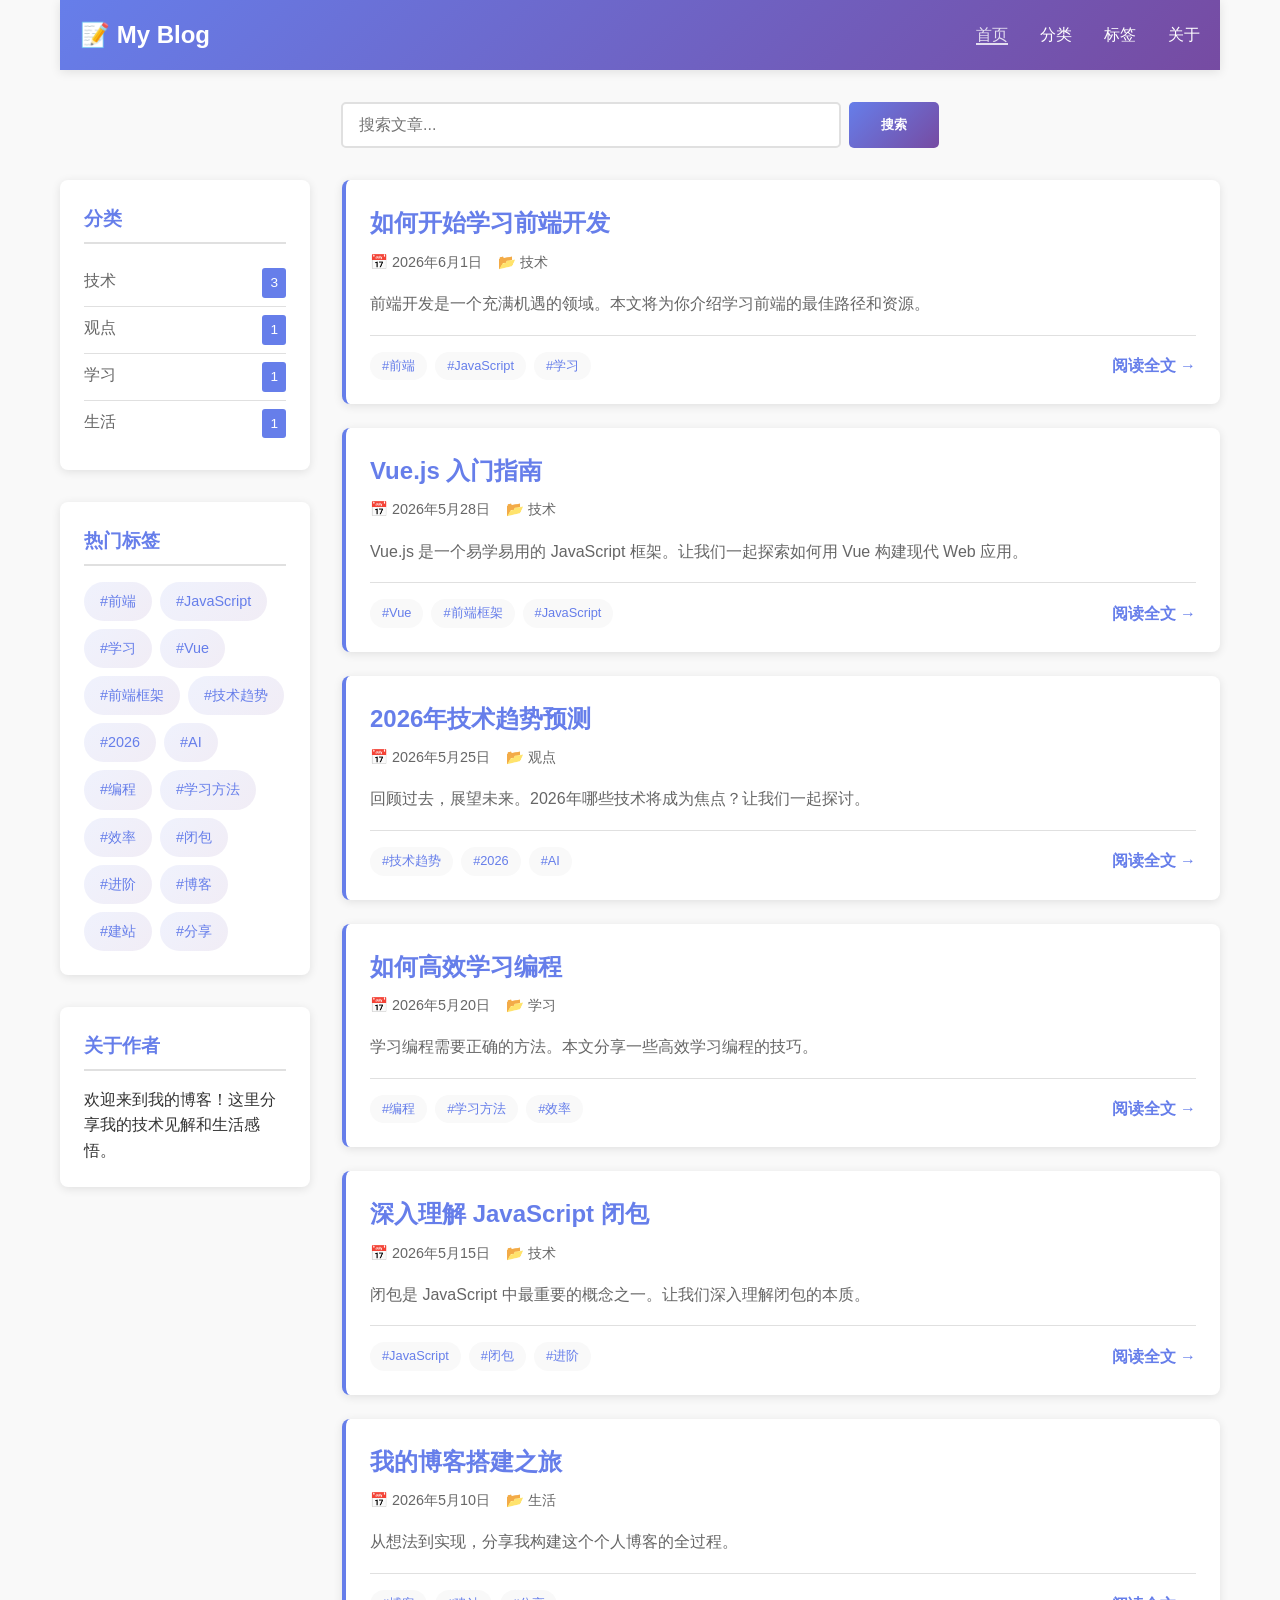
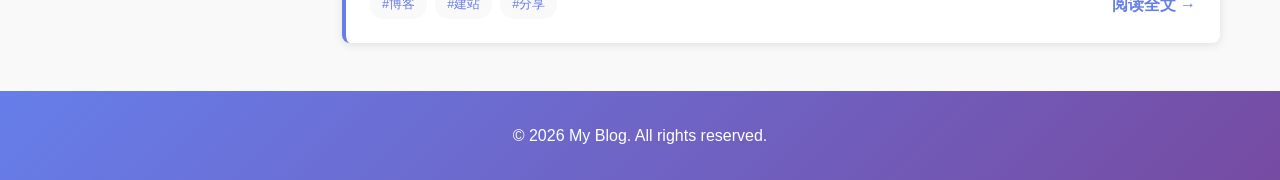
==== index.html @ 48e8e5b2 "Initial commit: Complete personal blog with all features" ====
<!DOCTYPE html>
<html lang="zh-CN">
<head>
    <meta charset="UTF-8">
    <meta name="viewport" content="width=device-width, initial-scale=1.0">
    <title>我的博客 - Modern Blog</title>
    <link rel="stylesheet" href="styles/main.css">
    <link rel="stylesheet" href="styles/responsive.css">
</head>
<body>
    <div class="container">
        <!-- 导航栏 -->
        <nav class="navbar">
            <div class="nav-container">
                <div class="logo">
                    <a href="index.html">📝 My Blog</a>
                </div>
                <ul class="nav-menu">
                    <li><a href="index.html" class="active">首页</a></li>
                    <li><a href="#" id="categories-link">分类</a></li>
                    <li><a href="#" id="tags-link">标签</a></li>
                    <li><a href="#" id="about-link">关于</a></li>
                </ul>
            </div>
        </nav>

        <!-- 搜索栏 -->
        <div class="search-container">
            <input type="text" id="search-input" placeholder="搜索文章..." class="search-input">
            <button id="search-btn" class="search-btn">搜索</button>
        </div>

        <!-- 主内容区域 -->
        <main class="main-content">
            <!-- 侧边栏 -->
            <aside class="sidebar">
                <div class="widget">
                    <h3>分类</h3>
                    <ul id="categories-list" class="category-list">
                    </ul>
                </div>
                <div class="widget">
                    <h3>热门标签</h3>
                    <div id="tags-cloud" class="tags-cloud">
                    </div>
                </div>
                <div class="widget">
                    <h3>关于作者</h3>
                    <p>欢迎来到我的博客！这里分享我的技术见解和生活感悟。</p>
                </div>
            </aside>

            <!-- 文章列表 -->
            <section class="posts-container">
                <div id="posts-list" class="posts-list">
                    <!-- 动态生成 -->
                </div>
                <div id="no-posts" class="no-posts" style="display:none;">
                    <p>暂无文章</p>
                </div>
            </section>
        </main>
    </div>

    <!-- 页脚 -->
    <footer class="footer">
        <p>&copy; 2026 My Blog. All rights reserved.</p>
    </footer>

    <!-- 模态框 - 分类详情 -->
    <div id="category-modal" class="modal">
        <div class="modal-content">
            <span class="close">&times;</span>
            <h2 id="category-title"></h2>
            <div id="category-posts"></div>
        </div>
    </div>

    <!-- 模态框 - 标签详情 -->
    <div id="tag-modal" class="modal">
        <div class="modal-content">
            <span class="close">&times;</span>
            <h2 id="tag-title"></h2>
            <div id="tag-posts"></div>
        </div>
    </div>

    <script src="js/data.js"></script>
    <script src="js/main.js"></script>
</body>
</html>
---- styles/main.css ----
:root {
    --primary-color: #667eea;
    --secondary-color: #764ba2;
    --text-color: #333;
    --text-light: #666;
    --bg-color: #f9f9f9;
    --white: #ffffff;
    --border-color: #e0e0e0;
    --shadow: 0 2px 10px rgba(0, 0, 0, 0.1);
    --transition: all 0.3s ease;
}

* {
    margin: 0;
    padding: 0;
    box-sizing: border-box;
}

body {
    font-family: -apple-system, BlinkMacSystemFont, 'Segoe UI', Roboto, 'Helvetica Neue', Arial, sans-serif;
    color: var(--text-color);
    background-color: var(--bg-color);
    line-height: 1.6;
}

.container {
    max-width: 1200px;
    margin: 0 auto;
    padding: 0 20px;
}

/* 导航栏 */
.navbar {
    background: linear-gradient(135deg, var(--primary-color), var(--secondary-color));
    color: white;
    padding: 1rem 0;
    box-shadow: var(--shadow);
    position: sticky;
    top: 0;
    z-index: 100;
}

.nav-container {
    max-width: 1200px;
    margin: 0 auto;
    padding: 0 20px;
    display: flex;
    justify-content: space-between;
    align-items: center;
}

.logo a {
    font-size: 1.5rem;
    font-weight: bold;
    color: white;
    text-decoration: none;
    transition: var(--transition);
}

.logo a:hover {
    opacity: 0.8;
}

.nav-menu {
    display: flex;
    list-style: none;
    gap: 2rem;
}

.nav-menu a {
    color: white;
    text-decoration: none;
    transition: var(--transition);
    font-weight: 500;
}

.nav-menu a:hover,
.nav-menu a.active {
    opacity: 0.8;
    border-bottom: 2px solid white;
}

/* 搜索栏 */
.search-container {
    display: flex;
    gap: 0.5rem;
    margin: 2rem 0;
    justify-content: center;
}

.search-input {
    padding: 0.75rem 1rem;
    border: 2px solid var(--border-color);
    border-radius: 5px;
    width: 100%;
    max-width: 500px;
    font-size: 1rem;
    transition: var(--transition);
}

.search-input:focus {
    outline: none;
    border-color: var(--primary-color);
    box-shadow: 0 0 0 3px rgba(102, 126, 234, 0.1);
}

.search-btn {
    padding: 0.75rem 2rem;
    background: linear-gradient(135deg, var(--primary-color), var(--secondary-color));
    color: white;
    border: none;
    border-radius: 5px;
    cursor: pointer;
    font-weight: bold;
    transition: var(--transition);
}

.search-btn:hover {
    transform: translateY(-2px);
    box-shadow: var(--shadow);
}

/* 主内容区域 */
.main-content {
    display: grid;
    grid-template-columns: 250px 1fr;
    gap: 2rem;
    margin: 2rem 0;
}

/* 侧边栏 */
.sidebar {
    display: flex;
    flex-direction: column;
    gap: 2rem;
}

.widget {
    background: var(--white);
    padding: 1.5rem;
    border-radius: 8px;
    box-shadow: var(--shadow);
}

.widget h3 {
    margin-bottom: 1rem;
    color: var(--primary-color);
    border-bottom: 2px solid var(--border-color);
    padding-bottom: 0.5rem;
}

.category-list {
    list-style: none;
}

.category-list li {
    padding: 0.5rem 0;
    border-bottom: 1px solid var(--border-color);
}

.category-list li:last-child {
    border-bottom: none;
}

.category-list a {
    color: var(--text-light);
    text-decoration: none;
    transition: var(--transition);
    display: flex;
    justify-content: space-between;
}

.category-list a:hover {
    color: var(--primary-color);
    padding-left: 0.5rem;
}

.category-count {
    background: var(--primary-color);
    color: white;
    padding: 0.25rem 0.5rem;
    border-radius: 3px;
    font-size: 0.85rem;
}

/* 标签云 */
.tags-cloud {
    display: flex;
    flex-wrap: wrap;
    gap: 0.5rem;
}

.tag {
    display: inline-block;
    padding: 0.5rem 1rem;
    background: linear-gradient(135deg, rgba(102, 126, 234, 0.1), rgba(118, 75, 162, 0.1));
    color: var(--primary-color);
    border-radius: 20px;
    cursor: pointer;
    transition: var(--transition);
    font-size: 0.9rem;
}

.tag:hover {
    background: linear-gradient(135deg, var(--primary-color), var(--secondary-color));
    color: white;
    transform: scale(1.05);
}

/* 文章列表 */
.posts-container {
    flex: 1;
}

.posts-list {
    display: flex;
    flex-direction: column;
    gap: 1.5rem;
}

.post-card {
    background: var(--white);
    border-radius: 8px;
    padding: 1.5rem;
    box-shadow: var(--shadow);
    transition: var(--transition);
    cursor: pointer;
    border-left: 4px solid var(--primary-color);
}

.post-card:hover {
    transform: translateY(-5px);
    box-shadow: 0 5px 20px rgba(0, 0, 0, 0.15);
    border-left-color: var(--secondary-color);
}

.post-card h2 {
    margin-bottom: 0.5rem;
    color: var(--primary-color);
    transition: var(--transition);
}

.post-card:hover h2 {
    color: var(--secondary-color);
}

.post-meta {
    display: flex;
    gap: 1rem;
    font-size: 0.9rem;
    color: var(--text-light);
    margin-bottom: 1rem;
}

.post-excerpt {
    color: var(--text-light);
    margin-bottom: 1rem;
    line-height: 1.8;
}

.post-footer {
    display: flex;
    justify-content: space-between;
    align-items: center;
    margin-top: 1rem;
    padding-top: 1rem;
    border-top: 1px solid var(--border-color);
}

.post-tags {
    display: flex;
    gap: 0.5rem;
    flex-wrap: wrap;
}

.post-tag {
    font-size: 0.8rem;
    padding: 0.25rem 0.75rem;
    background: var(--bg-color);
    color: var(--primary-color);
    border-radius: 15px;
    cursor: pointer;
    transition: var(--transition);
}

.post-tag:hover {
    background: var(--primary-color);
    color: white;
}

.read-more {
    color: var(--primary-color);
    text-decoration: none;
    font-weight: bold;
    transition: var(--transition);
}

.read-more:hover {
    color: var(--secondary-color);
}

/* 无文章提示 */
.no-posts {
    text-align: center;
    padding: 3rem;
    background: var(--white);
    border-radius: 8px;
    box-shadow: var(--shadow);
    color: var(--text-light);
}

/* 页脚 */
.footer {
    background: linear-gradient(135deg, var(--primary-color), var(--secondary-color));
    color: white;
    text-align: center;
    padding: 2rem;
    margin-top: 3rem;
}

/* 模态框 */
.modal {
    display: none;
    position: fixed;
    z-index: 1000;
    left: 0;
    top: 0;
    width: 100%;
    height: 100%;
    background-color: rgba(0, 0, 0, 0.5);
    animation: fadeIn 0.3s;
}

@keyframes fadeIn {
    from { opacity: 0; }
    to { opacity: 1; }
}

.modal-content {
    background-color: var(--white);
    margin: 5% auto;
    padding: 2rem;
    border-radius: 8px;
    max-width: 600px;
    max-height: 80vh;
    overflow-y: auto;
    animation: slideIn 0.3s;
}

@keyframes slideIn {
    from { transform: translateY(-50px); opacity: 0; }
    to { transform: translateY(0); opacity: 1; }
}

.close {
    color: var(--text-light);
    float: right;
    font-size: 1.5rem;
    font-weight: bold;
    cursor: pointer;
    transition: var(--transition);
}

.close:hover {
    color: var(--primary-color);
}

.modal-content h2 {
    color: var(--primary-color);
    margin-bottom: 1.5rem;
}

/* 网格布局 */
.posts-grid {
    display: grid;
    grid-template-columns: repeat(auto-fill, minmax(250px, 1fr));
    gap: 1.5rem;
}

.posts-grid .post-card {
    padding: 1rem;
}

.posts-grid .post-card h2 {
    font-size: 1rem;
}
---- styles/responsive.css ----
/* 平板设备 */
@media (max-width: 768px) {
    .main-content {
        grid-template-columns: 1fr;
    }

    .sidebar {
        order: 2;
    }

    .posts-container {
        order: 1;
    }

    .nav-menu {
        gap: 1rem;
    }

    .post-header h1 {
        font-size: 1.75rem;
    }

    .search-container {
        flex-direction: column;
    }

    .search-input {
        max-width: 100%;
    }

    .posts-grid {
        grid-template-columns: repeat(auto-fill, minmax(200px, 1fr));
    }
}

/* 手机设备 */
@media (max-width: 480px) {
    .container {
        padding: 0 15px;
    }

    .nav-container {
        padding: 0 15px;
    }

    .logo a {
        font-size: 1.2rem;
    }

    .nav-menu {
        gap: 0.5rem;
        font-size: 0.9rem;
    }

    .nav-menu a {
        padding: 0.5rem;
    }

    .post-card {
        padding: 1rem;
    }

    .post-meta {
        flex-wrap: wrap;
        gap: 0.5rem;
        font-size: 0.85rem;
    }

    .post-footer {
        flex-direction: column;
        gap: 1rem;
    }

    .widget {
        padding: 1rem;
    }

    .post-article {
        padding: 1rem;
    }

    .post-header h1 {
        font-size: 1.5rem;
    }

    .post-content {
        font-size: 1rem;
    }

    .posts-grid {
        grid-template-columns: 1fr;
    }

    .modal-content {
        margin: 20% auto;
        width: 90%;
    }

    .comment-form {
        gap: 0.75rem;
    }
}
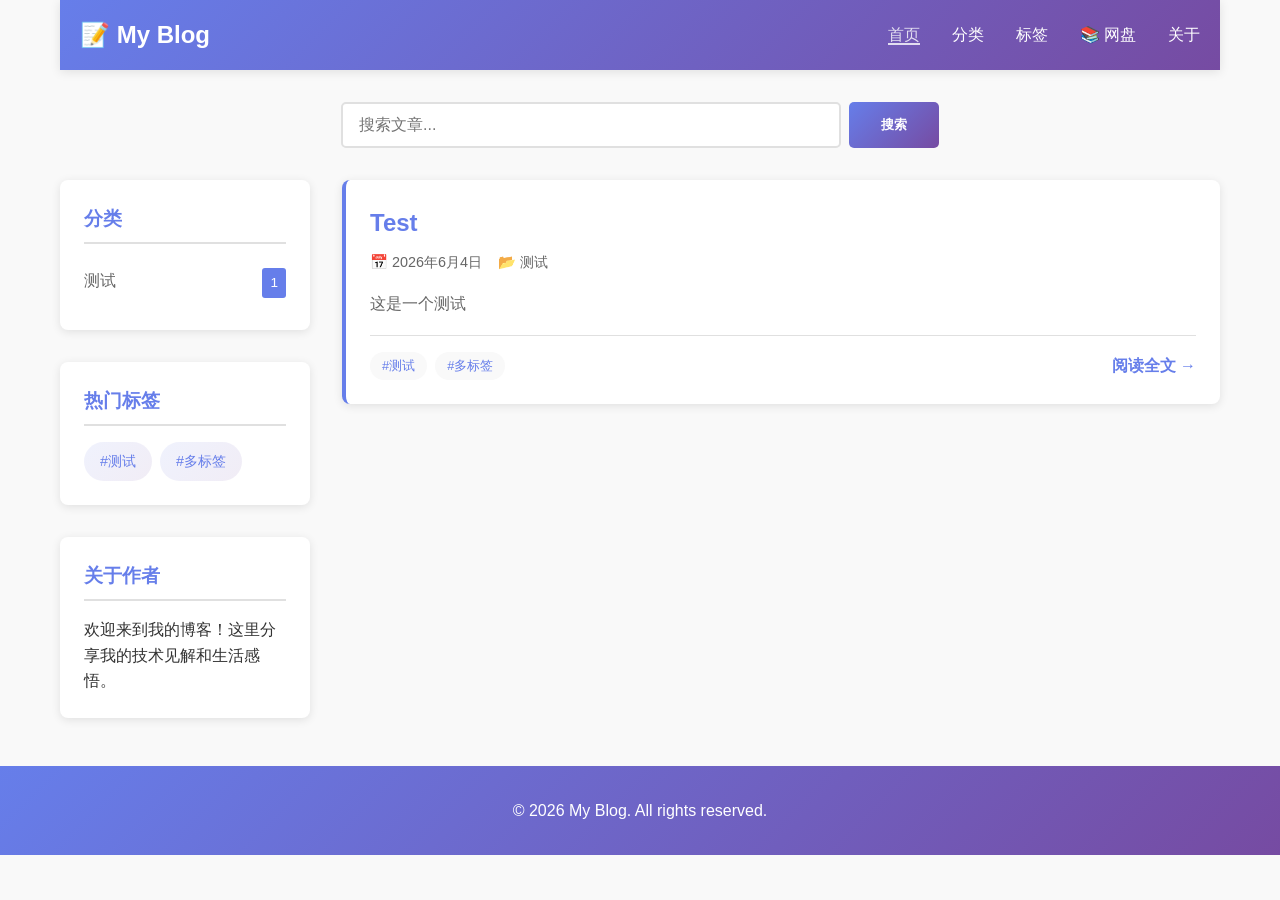
==== commit 9b44ec0f: "在首页导航栏添加网盘链接" ====
--- a/index.html
+++ b/index.html
@@ -19,6 +19,7 @@
                     <li><a href="index.html" class="active">首页</a></li>
                     <li><a href="#" id="categories-link">分类</a></li>
                     <li><a href="#" id="tags-link">标签</a></li>
+                    <li><a href="storage.html">📚 网盘</a></li>
                     <li><a href="#" id="about-link">关于</a></li>
                 </ul>
             </div>
@@ -88,4 +89,4 @@
     <script src="js/data.js"></script>
     <script src="js/main.js"></script>
 </body>
-</html>+</html>
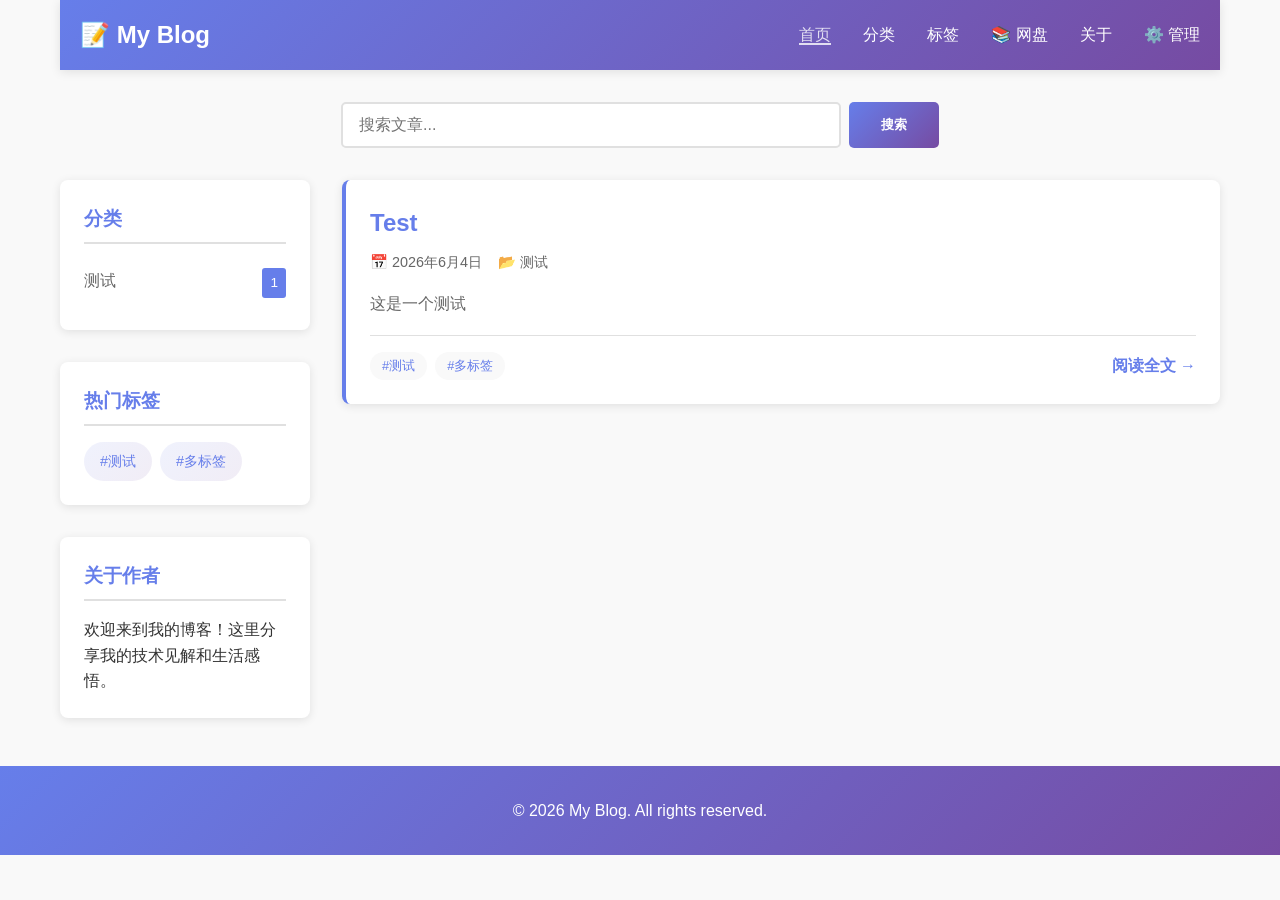
==== commit 49be6138: "Add files via upload" ====
--- a/index.html
+++ b/index.html
@@ -21,6 +21,7 @@
                     <li><a href="#" id="tags-link">标签</a></li>
                     <li><a href="storage.html">📚 网盘</a></li>
                     <li><a href="#" id="about-link">关于</a></li>
+                    <li><a href="admin.html">⚙️ 管理</a></li>
                 </ul>
             </div>
         </nav>
@@ -37,13 +38,11 @@
             <aside class="sidebar">
                 <div class="widget">
                     <h3>分类</h3>
-                    <ul id="categories-list" class="category-list">
-                    </ul>
+                    <ul id="categories-list" class="category-list"></ul>
                 </div>
                 <div class="widget">
                     <h3>热门标签</h3>
-                    <div id="tags-cloud" class="tags-cloud">
-                    </div>
+                    <div id="tags-cloud" class="tags-cloud"></div>
                 </div>
                 <div class="widget">
                     <h3>关于作者</h3>
@@ -53,9 +52,7 @@
 
             <!-- 文章列表 -->
             <section class="posts-container">
-                <div id="posts-list" class="posts-list">
-                    <!-- 动态生成 -->
-                </div>
+                <div id="posts-list" class="posts-list"></div>
                 <div id="no-posts" class="no-posts" style="display:none;">
                     <p>暂无文章</p>
                 </div>
@@ -86,6 +83,7 @@
         </div>
     </div>
 
+    <script src="js/supabase.js"></script>
     <script src="js/data.js"></script>
     <script src="js/main.js"></script>
 </body>
